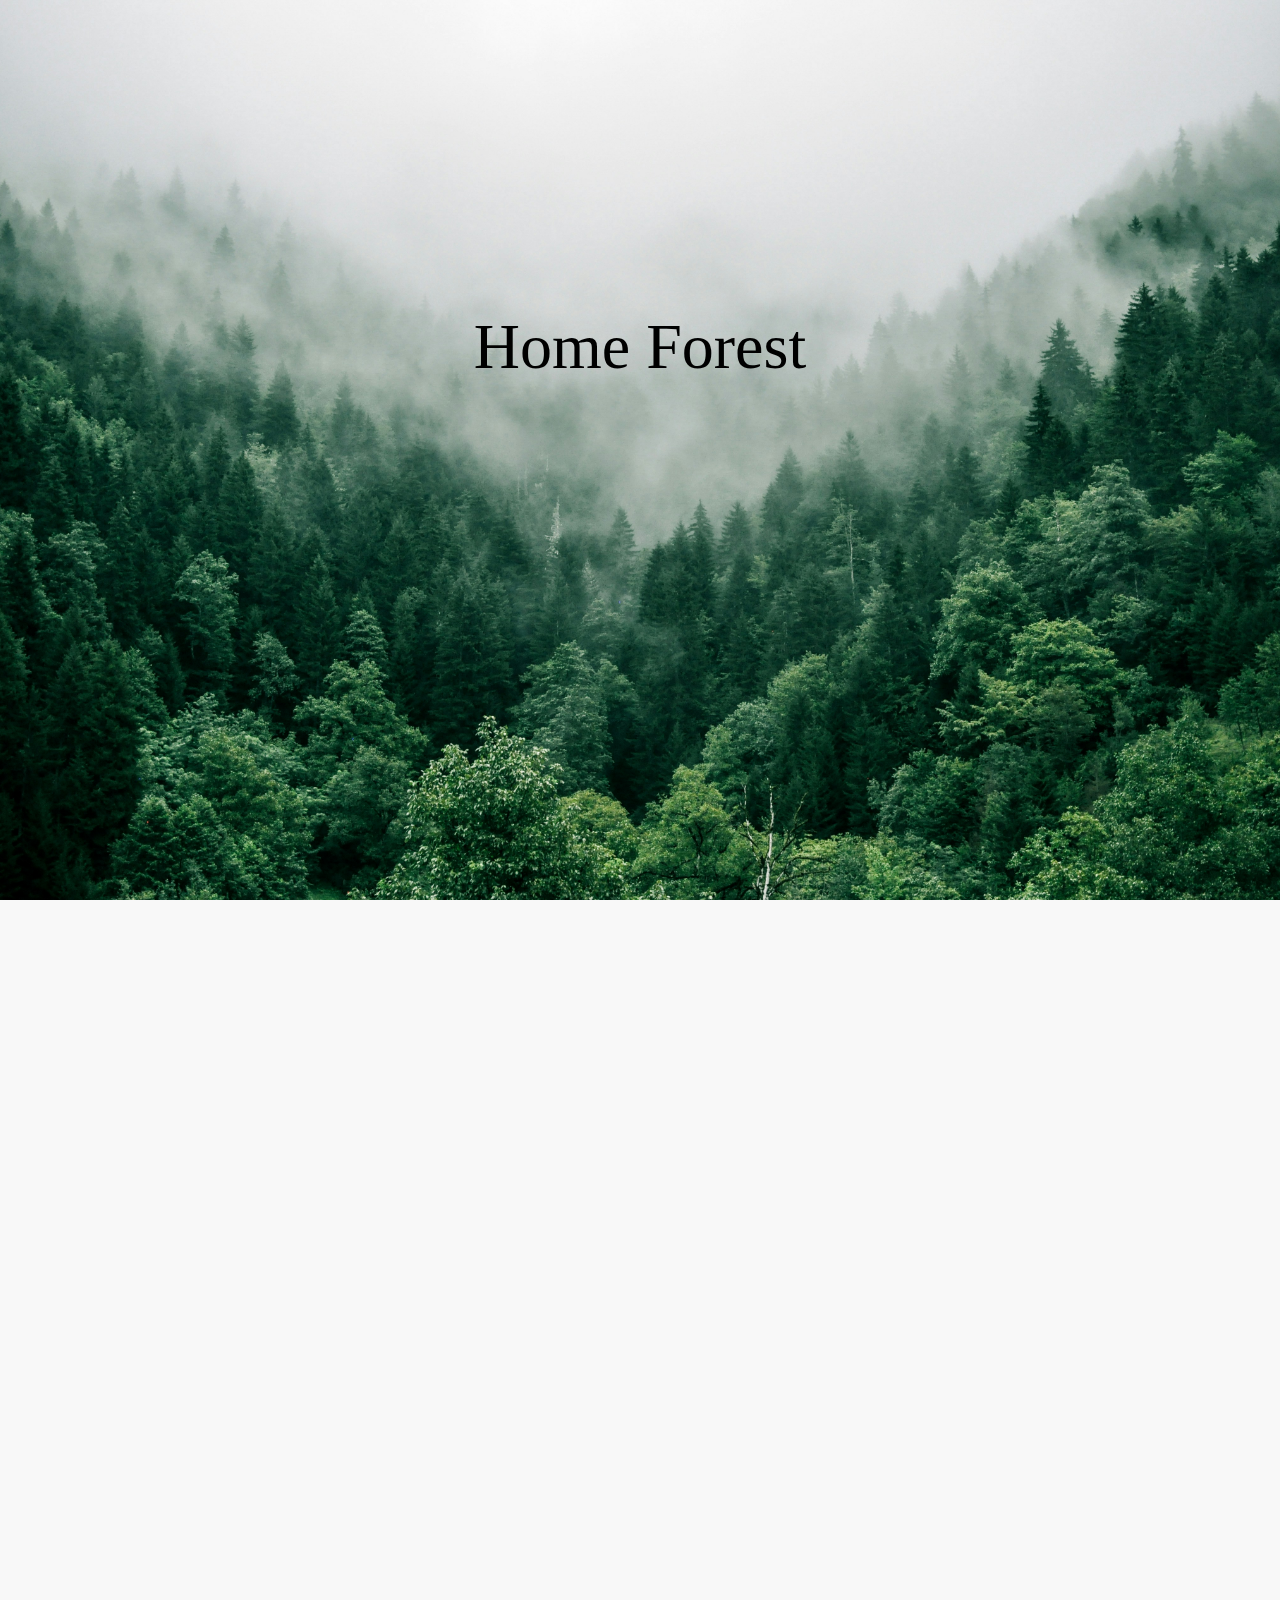
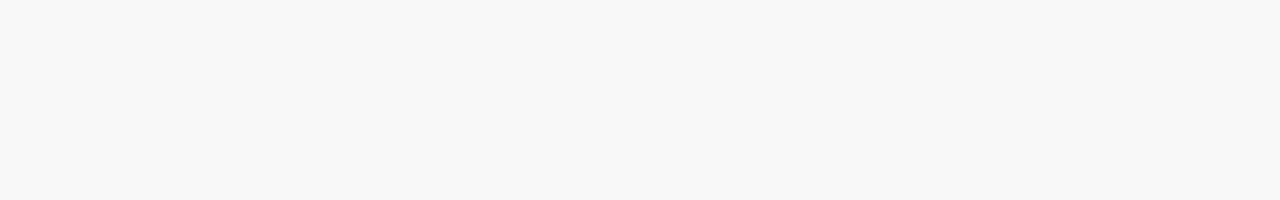
==== EX04-PersonalProject/index.html @ 6f52ae6d "push" ====
<!DOCTYPE html>
<html lang="en">
    <head>
        <meta charset="UTF-8">
        <meta name="viewport" content="width=device-width, initial-scale=1.0">
        <title>Home Forest</title>
        <link rel="stylesheet" href="./css/base.css">
        <link
            rel="stylesheet"
            href="https://cdn.jsdelivr.net/npm/bootstrap-icons@1.11.3/font/bootstrap-icons.min.css">
        <link rel="stylesheet" href="./css/style.css">
    </head>
    <body>
        <header>
            <!-- header -->
            <div class="container">
                <div class="header-box">
                    <div class="company-name">Home Forest</div>
                    <div class="logo">
                        <img src="./assets/home_forest_v03.svg" alt="">
                    </div>
                    <div class="header-nav-icon">
                        <div class="burger-icon">
                            <i class="bi bi-list" id="openMenu"></i>
                        </div>
                    </div>
                    <!-- Nav desktop -->
                    <div class="desktop-nav">
                        <ul class="main-nav">
                            <li class="nav-link">
                                <a href="#about">Home</a>
                            </li>
                            <li class="nav-link">
                                <a href="#speakers">About</a>
                            </li>
                            <li class="nav-link">
                                <a href="#buy">Cart</a>
                            </li>
                        </ul>
                    </div>
                    <!-- Nav mobile -->
                    <div class="mobile-nav">
                        <div class="mobile-nav-box">
                            <i class="bi bi-x-lg" id="closeMenu"></i>
                            <ul class="main-nav">
                                <li class="nav-link">
                                    <a href="#about">Home</a>
                                </li>
                                <li class="nav-link">
                                    <a href="#speakers">About</a>
                                </li>
                                <li class="nav-link">
                                    <a href="#buy">Cart</a>
                                </li>
                            </ul>
                        </div>
                    </div>
                </div>
            </div>
        </header>
        <main>
            <!-- hero -->
            <section id="hero">
                <div class="hero-titles">
                    <h1 class="main-title">Home Forest</h1>
                    <h3 class="undertitle">Let your house be your piece of nature</h3>
                </div>
                <div class="down-arrow">
                        <svg width="100%" height="100%" viewBox="0 0 16 6" fill="none" xmlns="http://www.w3.org/2000/svg">
                            <path d="M1 1L8 4.5L15 1" stroke="#ffffff" stroke-linecap="round"/>
                            </svg>
                    
                </div>
            </section>
            <section class="content-area bg-white">
                <!-- presentation area -->
                <div id="information-area">
                    <div class="container">
                        <div class="info-content">
                            <div class="img-slider">
                                <img src="" alt="">
                            </div>
                            <div class="info-text">

                            </div>
                        </div>
                    </div>
                </div>
            </section>
        </main>

        <script src="./js/script.js"></script>
        <script src="./js/menu.js"></script>
    </body>
</html>
---- EX04-PersonalProject/css/base.css ----
html, body, div, span, applet, object, iframe,
h1, h2, h3, h4, h5, h6, p, blockquote, pre,
a, abbr, acronym, address, big, cite, code,
del, dfn, em, img, ins, kbd, q, s, samp,
small, strike, strong, sub, sup, tt, var,
b, u, i, center,
dl, dt, dd, ol, ul, li,
fieldset, form, label, legend,
table, caption, tbody, tfoot, thead, tr, th, td,
article, aside, canvas, details, embed,
figure, figcaption, footer, header, hgroup,
menu, nav, output, ruby, section, summary,
time, mark, audio, video {
  margin: 0;
  padding: 0;
  border: 0;
  font-size: 100%;
  font: inherit;
  vertical-align: baseline;
}

article, aside, details, figcaption, figure,
footer, header, hgroup, menu, nav, section {
  display: block;
}
body {
  line-height: 1;
}
ol, ul {
  list-style: none;
}
blockquote, q {
  quotes: none;
}
blockquote:before, blockquote:after,
q:before, q:after {
  content: '';
  content: none;
}
table {
  border-collapse: collapse;
  border-spacing: 0;
}

img, iframe {
  vertical-align: bottom;
  max-width: 100%;
}

input, textarea, select {
  font: inherit;
}

* {
  -webkit-box-sizing: border-box;
  -moz-box-sizing: border-box;
  box-sizing: border-box;
  -webkit-font-smoothing: antialiased;
  text-rendering: optimizeLegibility;
}
---- EX04-PersonalProject/css/style.css ----
/* -------------------------------------------------------------------------- */
/*                                   general                                  */
/* -------------------------------------------------------------------------- */

body {
    background-color: #727272;
}

img {
    display: block;
    width: 100%;
}

a {
    text-decoration: none;
    color: #000;
}

.container {
    width: 85%;
    margin: 0 auto;
}

.bg-white{
    background-color: #f8f8f8;
}

/* -------------------------------------------------------------------------- */
/*                                   header                                   */
/* -------------------------------------------------------------------------- */

header {
    width: 100%;
    height: 10vh;
    position: fixed;
    z-index: 2;
    transition: 0.5s;
}

:root {
    --opacity-header-box: 0.5;
}

.header-box {
    display: flex;
    justify-content: space-between;
    align-items: center;
    font-size: 1.3rem;
    height: 10vh;
    padding: 0.6rem 0;
    color: #242424;
    opacity: 0;
    transition: 1.5s;
    transition: 0.6s;
}

.company-name {
    font-size: 2rem;
}

.logo {
    width: 3.5rem;
    height: 100%;
    opacity: 0;
    transition: 0.4s;
}

.header-nav-icon,
.mobile-nav {
    display: none;
}

.desktop-nav .main-nav {
    display: flex;
}

.desktop-nav .main-nav a {
    color: #242424;
    margin-left: 0.8rem;
}

.desktop-nav .main-nav a:hover {
    border-bottom: 1px solid #000;
}

/* -------------------------------------------------------------------------- */
/*                                    hero                                    */
/* -------------------------------------------------------------------------- */

#hero {
    background-image: url("../assets/marita-kavelashvili-ugnrXk1129g-unsplash.jpg");
    background-position: center;
    background-size: cover;
    background-repeat: no-repeat;
    height: 100vh;
    transition: 1s;
}

.hero-titles {
    width: 80%;
    text-align: center;
    font-size: 4rem;
    position: absolute;
    top: 35%;
    left: 50%;
    transform: translateX(-50%);
}

.main-title {
    margin-bottom: 1.5rem;
    opacity: 0;
    transition: 1.5s;
}

.undertitle {
    font-size: 2.3rem;
    opacity: 0;
    transition: 1.5s;
}

.down-arrow {
    width: 10rem;
    position: absolute;
    bottom: 5%;
    left: 50%;
    transform: translateX(-50%);
    opacity: 0;
    transition: 1.5s;
    cursor: pointer;
}

.down-arrow:hover {
    transform: translateX(-50%) scale(1.15);
    opacity: 0.4;
}

/* -------------------------------------------------------------------------- */
/*                                  info area                                 */
/* -------------------------------------------------------------------------- */

#information-area{
    height: 100vh;
    padding-top: 10vh;
}
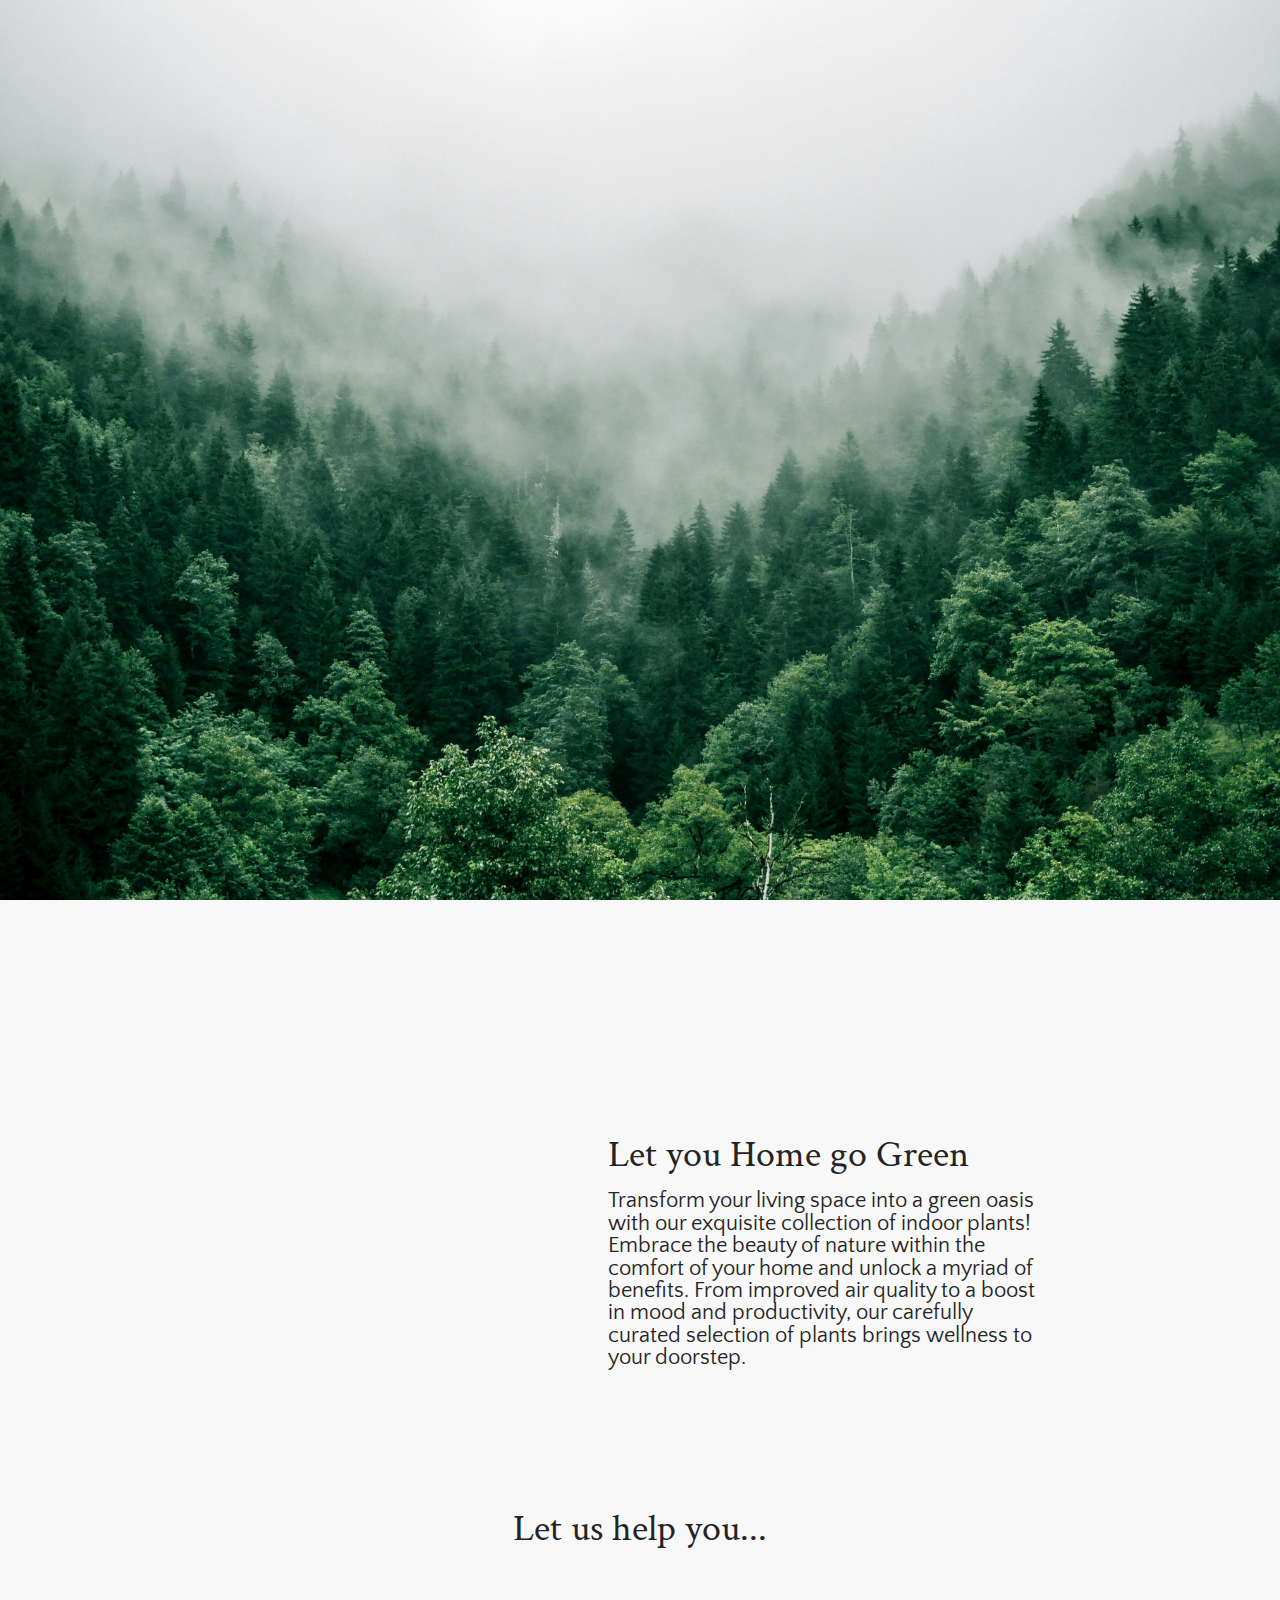
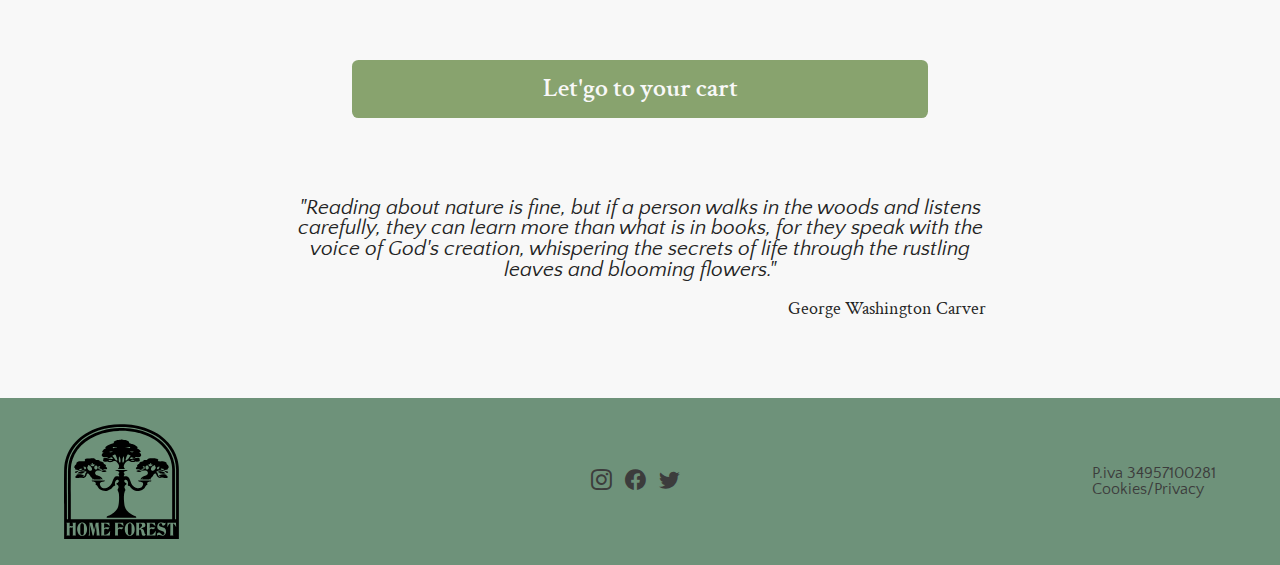
==== commit 33cd4328: "new pages" ====
--- a/EX04-PersonalProject/index.html
+++ b/EX04-PersonalProject/index.html
@@ -5,21 +5,35 @@
         <meta name="viewport" content="width=device-width, initial-scale=1.0">
         <title>Home Forest</title>
         <link rel="stylesheet" href="./css/base.css">
+        <link rel="preconnect" href="https://fonts.googleapis.com">
+        <link rel="preconnect" href="https://fonts.googleapis.com">
+        <link
+            rel="preconnect"
+            href="https://fonts.gstatic.com"
+            crossorigin="crossorigin">
+        <link
+            href="https://fonts.googleapis.com/css2?family=Crimson+Text:ital,wght@0,400;0,600;0,700;1,400;1,600;1,700&family=Quattrocento+Sans:ital,wght@0,400;0,700;1,400;1,700&display=swap"
+            rel="stylesheet">
         <link
             rel="stylesheet"
             href="https://cdn.jsdelivr.net/npm/bootstrap-icons@1.11.3/font/bootstrap-icons.min.css">
-        <link rel="stylesheet" href="./css/style.css">
+        <link rel="stylesheet" href="./css/home_style.css">
     </head>
     <body>
-        <header>
+        <header id="header">
             <!-- header -->
             <div class="container">
                 <div class="header-box">
-                    <div class="company-name">Home Forest</div>
+                    <div class="company-name">HOME FOREST</div>
                     <div class="logo">
                         <img src="./assets/home_forest_v03.svg" alt="">
                     </div>
                     <div class="header-nav-icon">
+                        <div class="cart-icon" id="cartDesk">
+                            <i class="bi bi-cart" id="myCart"></i>
+                            <div class="circle-tag">
+                                <span class="content-counter"></span></div>
+                        </div>
                         <div class="burger-icon">
                             <i class="bi bi-list" id="openMenu"></i>
                         </div>
@@ -28,13 +42,15 @@
                     <div class="desktop-nav">
                         <ul class="main-nav">
                             <li class="nav-link">
-                                <a href="#about">Home</a>
+                                <a class="active" href="#">Home</a>
                             </li>
                             <li class="nav-link">
-                                <a href="#speakers">About</a>
+                                <a href="./about.html">About</a>
                             </li>
-                            <li class="nav-link">
-                                <a href="#buy">Cart</a>
+                            <li class="nav-link" id="cartDesk">
+                                <a href="./cart.html">Cart</a>
+                                <div class="circle-tag">
+                                    <span class="content-counter"></span></div>
                             </li>
                         </ul>
                     </div>
@@ -44,13 +60,15 @@
                             <i class="bi bi-x-lg" id="closeMenu"></i>
                             <ul class="main-nav">
                                 <li class="nav-link">
-                                    <a href="#about">Home</a>
+                                    <a class="active" href="#">Home</a>
                                 </li>
                                 <li class="nav-link">
-                                    <a href="#speakers">About</a>
+                                    <a href="./about.html">About</a>
                                 </li>
-                                <li class="nav-link">
-                                    <a href="#buy">Cart</a>
+                                <li class="nav-link" id="cartDesk">
+                                    <a href="./cart.html">Cart</a>
+                                    <div class="circle-tag">
+                                        <span class="content-counter"></span></div>
                                 </li>
                             </ul>
                         </div>
@@ -62,14 +80,19 @@
             <!-- hero -->
             <section id="hero">
                 <div class="hero-titles">
-                    <h1 class="main-title">Home Forest</h1>
-                    <h3 class="undertitle">Let your house be your piece of nature</h3>
+                    <h1 class="main-title">HOME FOREST</h1>
+                    <h3 class="undertitle">Let your home be your piece of nature</h3>
                 </div>
                 <div class="down-arrow">
-                        <svg width="100%" height="100%" viewBox="0 0 16 6" fill="none" xmlns="http://www.w3.org/2000/svg">
-                            <path d="M1 1L8 4.5L15 1" stroke="#ffffff" stroke-linecap="round"/>
-                            </svg>
-                    
+                    <svg
+                        width="100%"
+                        height="100%"
+                        viewbox="0 0 16 6"
+                        fill="none"
+                        xmlns="http://www.w3.org/2000/svg">
+                        <path d="M1 1L8 4.5L15 1" stroke="#ffffff" stroke-linecap="round"/>
+                    </svg>
+
                 </div>
             </section>
             <section class="content-area bg-white">
@@ -78,18 +101,65 @@
                     <div class="container">
                         <div class="info-content">
                             <div class="img-slider">
-                                <img src="" alt="">
+                                <img class="slider-piece" src="" alt="">
                             </div>
                             <div class="info-text">
-
+                                <h1 class="info-title">Let you Home go Green</h1>
+                                <p class="info-description">Transform your living space into a green oasis with
+                                    our exquisite collection of indoor plants! Embrace the beauty of nature within
+                                    the comfort of your home and unlock a myriad of benefits. From improved air
+                                    quality to a boost in mood and productivity, our carefully curated selection of
+                                    plants brings wellness to your doorstep.</p>
                             </div>
                         </div>
                     </div>
                 </div>
+                <!-- gallery shop area -->
+                <div class="products-gallery">
+                    <div class="container">
+                        <div class="gallery-title">Let us help you...</div>
+                        <div class="plant-gallery">
+                        <!-- card generate -->
+                        </div>
+                    </div>
+                </div>
+                <!-- cta cart button area -->
+                <div class="cta-main-button">
+                    <div class="button-to-cart">
+                        Let'go to your cart
+                    </div>
+                </div>
+                <div class="quote-area">
+                    <div class="container">
+                        <blockquote>"Reading about nature is fine, but if a person walks in the woods
+                            and listens carefully, they can learn more than what is in books, for they speak
+                            with the voice of God's creation, whispering the secrets of life through the
+                            rustling leaves and blooming flowers."</blockquote>
+                        <p class="author">George Washington Carver</p>
+                    </div>
+                </div>
             </section>
         </main>
-
-        <script src="./js/script.js"></script>
+        <footer>
+            <div class="container">
+                <div class="footer-box">
+                    <div class="footer-img">
+                        <img src="./assets/home_forest_v03.svg" alt="">
+                    </div>
+                    <div class="social">
+                        <i class="bi bi-instagram"></i>
+                        <i class="bi bi-facebook"></i>
+                        <i class="bi bi-twitter"></i>
+                    </div>
+                    <div class="legal">
+                        <p class="iva">P.iva 34957100281</p>
+                        <p class="cookies">Cookies/Privacy</p>
+                    </div>
+                </div>
+            </div>
+        </footer>
+        <script src="./js/header&hero.js"></script>
         <script src="./js/menu.js"></script>
+        <script src="./js/dinamicsPlants.js"></script>
     </body>
 </html>--- a/EX04-PersonalProject/css/home_style.css
+++ b/EX04-PersonalProject/css/home_style.css
@@ -0,0 +1,643 @@
+/* -------------------------------------------------------------------------- */
+/*                                   general                                  */
+/* -------------------------------------------------------------------------- */
+@font-face {
+    font-family: 'Klarissa Regular';
+    src: url("../assets/klarissa.regular.ttf") format('ttf');
+}
+
+body {
+    background-color: #f8f8f8;
+    color: #242424;
+    font-family: "Quattrocento Sans", sans-serif;
+}
+
+img {
+    display: block;
+    width: 100%;
+}
+
+a {
+    text-decoration: none;
+    color: #242424;
+}
+
+.container {
+    width: 85%;
+    margin: 0 auto;
+}
+
+.bg-white {
+    background-color: #f8f8f8;
+}
+
+/* -------------------------------------------------------------------------- */
+/*                                   header                                   */
+/* -------------------------------------------------------------------------- */
+
+#header {
+    width: 100%;
+    position: fixed;
+    z-index: 2;
+    transition: 0.5s;
+    background-color: transparent;
+}
+
+.header-box {
+    display: flex;
+    justify-content: space-between;
+    align-items: center;
+    font-size: 1.3rem;
+    height: 10vh;
+    padding: 0.6rem 0;
+    opacity: 0;
+    transition: 1.5s;
+    transition: 0.6s;
+    position: relative;
+}
+
+.company-name {
+    font-size: 2rem;
+    display: none;
+    font-family: 'Klarissa Regular';
+    letter-spacing: -0.1rem;
+}
+
+.logo {
+    width: 3rem;
+    height: 100%;
+    opacity: 0;
+    transition: 0.4s;
+}
+
+.header-nav-icon {
+    display: flex;
+    align-items: center;
+    gap: 1rem;
+}
+
+.mobile-nav .main-nav a {
+    margin-left: 0.8rem;
+    text-align: center;
+    font-family: "Crimson Text", serif;
+}
+
+.mobile-nav .main-nav a:hover {
+    border-bottom: 1px solid #000;
+}
+
+.burger-icon i {
+    font-size: 2rem;
+    cursor: pointer;
+}
+
+.cart-icon i {
+    font-size: 1.4rem;
+    color: #424242;
+    cursor: pointer;
+    margin-bottom: 0.8rem;
+}
+
+/* -------------------------------------------------------------------------- */
+/*                              side menu mobile                              */
+/* -------------------------------------------------------------------------- */
+
+.mobile-nav {
+    width: 60%;
+    height: 100vh;
+    background-color: #7b9464;
+    position: fixed;
+    top: 0;
+    right: -60%;
+    display: flex;
+    flex-direction: column;
+    align-items: center;
+    justify-content: center;
+    z-index: 4;
+    transition: 1s ease-out;
+}
+
+.mobile-nav .main-nav {
+    list-style: none;
+    text-align: right;
+    font-size: 2rem;
+}
+
+.mobile-nav .main-nav li {
+    margin: 1.2rem 0;
+}
+
+.mobile-nav i {
+    position: absolute;
+    top: 4%;
+    right: 8%;
+    font-size: 2rem;
+    cursor: pointer;
+}
+
+/* -------------------------------------------------------------------------- */
+/*                                  cart tag                                  */
+/* -------------------------------------------------------------------------- */
+
+#cartDesk {
+    position: relative;
+}
+
+.circle-tag {
+    width: 1rem;
+    height: 1rem;
+    border-radius: 50%;
+    background-color: #d08b61;
+    position: absolute;
+    top: -20%;
+    left: 75%;
+    opacity: 0.8;
+    display: flex;
+    justify-content: center;
+    align-items: center;
+    visibility: hidden;
+    color: #f8f8f8;
+    font-size: 0.7rem;
+}
+
+.mobile-nav .circle-tag {
+    top: 5%;
+    left: 90%;
+}
+
+.active{
+    border-bottom: 1px solid #000;
+}
+
+/* -------------------------------------------------------------------------- */
+/*                                desktop menu                                */
+/* -------------------------------------------------------------------------- */
+
+.desktop-nav {
+    display: none;
+}
+
+/* -------------------------------------------------------------------------- */
+/*                                    hero                                    */
+/* -------------------------------------------------------------------------- */
+
+#hero {
+    background-image: url("../assets/marita-kavelashvili-ugnrXk1129g-unsplash.jpg");
+    background-position: center;
+    background-size: cover;
+    background-repeat: no-repeat;
+    height: 100vh;
+    transition: 1s;
+}
+
+.hero-titles {
+    width: 80%;
+    text-align: center;
+    font-size: 3rem;
+    position: absolute;
+    top: 40%;
+    left: 50%;
+    transform: translateX(-50%);
+}
+
+.main-title {
+    margin-bottom: 0.6rem;
+    opacity: 0;
+    transition: 1.5s;
+    font-family: 'Klarissa Regular';
+    letter-spacing: -0.1rem;
+}
+
+.undertitle {
+    font-size: 1.8rem;
+    opacity: 0;
+    transition: 1.5s;
+    font-family: "Crimson Text", serif;
+}
+
+.down-arrow {
+    width: 10rem;
+    position: absolute;
+    bottom: 5%;
+    left: 50%;
+    transform: translateX(-50%);
+    opacity: 0;
+    transition: 1.5s;
+    cursor: pointer;
+}
+
+.down-arrow:hover {
+    transform: translateX(-50%) scale(1.15);
+    opacity: 0.4;
+}
+
+/* -------------------------------------------------------------------------- */
+/*                                  info area                                 */
+/* -------------------------------------------------------------------------- */
+
+#information-area {
+    padding-top: 10vh;
+    padding-bottom: 10vh;
+}
+
+.info-content {
+    display: flex;
+    flex-direction: column;
+    justify-content: center;
+    align-items: center;
+    gap: 3rem;
+    margin-top: 3rem;
+}
+
+.img-slider,
+.info-text {
+    width: 90%;
+}
+
+.slider-piece {
+    transition: 0.5s;
+}
+
+.info-title {
+    font-size: 1.8rem;
+    font-weight: 500;
+    margin-bottom: 1rem;
+    font-family: "Crimson Text", serif;
+}
+
+.info-description {
+    font-size: 1.1rem;
+    font-family: "Quattrocento Sans", sans-serif;
+}
+
+/* -------------------------------------------------------------------------- */
+/*                                gallery area                                */
+/* -------------------------------------------------------------------------- */
+
+.products-gallery {
+    padding: 2rem 0 0;
+}
+
+.gallery-title {
+    text-align: center;
+    font-family: "Crimson Text", serif;
+    font-size: 2.4rem;
+    margin-bottom: 3rem;
+}
+
+.plant-gallery {
+    padding-bottom: 1rem;
+}
+
+.plant-card {
+    margin: 0 auto 2rem;
+    padding: 8%;
+    border: 1px solid #7272721c;
+    border-radius: 2rem;
+}
+
+.plant-card-inner {
+    display: flex;
+    align-items: center;
+    gap: 0.8rem;
+    margin-bottom: 1rem;
+}
+
+.plant-img-box {
+    width: calc((60% - 0.8rem) + (0.8rem / 2));
+}
+
+.plant-text-box {
+    width: calc((40% - 0.8rem) + (0.8rem / 2));
+    display: flex;
+    flex-direction: column;
+    gap: 1rem;
+}
+
+.plant-img {
+    border-radius: 0.5rem 0 0 0.5rem;
+}
+
+.p-name {
+    font-family: "Crimson Text", serif;
+    font-size: 1.2rem;
+    font-weight: 600;
+}
+
+.p-family {
+    font-size: 1.1rem;
+    font-weight: 500;
+    color: #727272;
+}
+
+.p-price {
+    font-size: 1.1rem;
+    font-weight: 500;
+}
+
+.p-descr {
+    font-weight: 500;
+    font-size: 1.1rem;
+    margin-bottom: 1rem;
+    padding: 0 5%;
+}
+
+.p-button-div {
+    display: flex;
+    align-items: center;
+    justify-content: space-around;
+}
+
+.p-cta {
+    padding: 0.4rem 0.8rem;
+    border-radius: 0.4rem;
+    color: #f8f8f8;
+    cursor: pointer;
+}
+
+.p-alert {
+    font-size: 0.85rem;
+    color: #6a8057;
+    visibility: hidden;
+}
+
+.add {
+    background-color: #88a36e;
+}
+
+.add:hover {
+    background-color: #9dbb82;
+}
+
+.add:active {
+    background-color: #6a8057;
+}
+
+.remove {
+    background-color: #d08b61;
+}
+
+.remove:hover {
+    background-color: #d8966c;
+}
+
+.remove:active {
+    background-color: #ae7857;
+}
+
+/* -------------------------------------------------------------------------- */
+/*                            cta cart button area                            */
+/* -------------------------------------------------------------------------- */
+
+.cta-main-button {
+    width: 60%;
+    margin: 0 auto;
+    text-align: center;
+    padding: 1rem 0;
+    border-radius: 0.4rem;
+    color: #f8f8f8;
+    font-size: 1.6rem;
+    font-weight: 600;
+    cursor: pointer;
+    background-color: #88a36e;
+    font-family: "Crimson Text", serif;
+}
+
+.cta-main-button:hover {
+    background-color: #9dbb82;
+}
+
+.cta-main-button:active {
+    background-color: #6a8057;
+}
+
+/* -------------------------------------------------------------------------- */
+/*                                 quote area                                 */
+/* -------------------------------------------------------------------------- */
+
+.quote-area {
+    padding: 4rem 0;
+}
+
+blockquote {
+    width: 90%;
+    margin: 0 auto 0.7rem;
+    text-align: center;
+    font-style: italic;
+}
+
+.author {
+    width: 90%;
+    text-align: right;
+    font-size: 0.9rem;
+    font-weight: 500;
+    font-family: "Crimson Text", serif;
+    margin: 0 auto;
+}
+
+/* -------------------------------------------------------------------------- */
+/*                                   footer                                   */
+/* -------------------------------------------------------------------------- */
+
+footer{
+    background-color: rgb(110, 146, 122);
+    padding: 1rem 0;
+    color: #3c3c3c;
+}
+
+.footer-box{
+    height: 18vh;
+    display: flex;
+    justify-content: center;
+    align-items: center;
+    gap: 1.5rem;
+}
+
+.footer-img{
+    width: 20%;
+}
+
+.utils-link{
+    width: 100%;
+    display: flex;
+    align-items: center;
+    justify-content: space-evenly;
+}
+
+.social{
+    display: flex;
+    gap: 0.8rem;
+    font-size: 1.3rem;
+}
+
+.social i{
+    cursor: pointer;
+}
+
+.social i:hover{
+    color: #1a1919;
+}
+
+/* -------------------------------------------------------------------------- */
+/*                                media query min 600px                              */
+/* -------------------------------------------------------------------------- */
+
+@media screen and (min-width:600px) {
+
+    .container {
+        width: 90%;
+    }
+
+    .header-nav-icon {
+        display: none;
+    }
+
+    .mobile-nav {
+        display: none;
+    }
+
+    .company-name {
+        display: block;
+    }
+
+    .logo {
+        opacity: 0;
+    }
+
+    .desktop-nav {
+        display: block;
+    }
+
+    .desktop-nav .main-nav {
+        display: flex;
+        gap: 1rem;
+    }
+
+    .desktop-nav .main-nav a {
+        color: #242424;
+        font-family: "Crimson Text", serif;
+        font-weight: 600;
+    }
+
+    .desktop-nav .main-nav a:hover {
+        border-bottom: 1px solid #000;
+    }
+
+    /* hero */
+
+    .hero-titles {
+        font-size: 5rem;
+        top: 35%;
+    }
+
+    .main-title {
+        margin-bottom: 0.8rem;
+        opacity: 0;
+        transition: 1.5s;
+        font-family: 'Klarissa Regular';
+        letter-spacing: -0.1rem;
+    }
+
+    .undertitle {
+        font-size: 2.4rem;
+        opacity: 0;
+        transition: 1.5s;
+    }
+
+    #information-area {
+        padding: 12vh 0;
+    }
+
+    .info-content {
+        flex-direction: row;
+        width: 70%;
+        margin: 8rem auto 0;
+    }
+
+    .img-slider {
+        width: calc((43% - 3rem) + (3rem / 2));
+    }
+
+    .info-text {
+        width: calc((57% - 3rem) + (3rem / 2));
+    }
+
+    .info-title {
+        font-size: 2.4rem;
+        margin-bottom: 1rem;
+    }
+
+    .info-description {
+        font-size: 1.4rem;
+    }
+
+    /* gallery */
+
+    .plant-gallery {
+        display: flex;
+        flex-wrap: wrap;
+        gap: 1rem;
+    }
+
+    .products-gallery {
+        padding-bottom: 3rem;
+    }
+
+    .plant-card {
+        width: calc((33.3333% - 1rem) + (1rem / 3));
+        margin: 0;
+        padding: 2%;
+        display: flex;
+        flex-direction: column;
+        justify-content: space-between;
+    }
+
+/* main cta button  */
+
+    .cta-main-button{
+        width: 45%;
+    }
+
+/* quote area  */
+
+    .quote-area{
+        padding: 5rem 0;
+    }
+
+    blockquote{
+        width: 60%;
+        font-size: 1.3rem;
+        margin: 0 auto 1.2rem;
+    }
+
+    .author{
+        width: 60%;
+        font-size: 1.1rem;
+    }
+
+    /* footer */
+  
+    .footer-box{
+        height: 15vh;
+        display: flex;
+        justify-content: space-between;
+        align-items: center;
+    }
+    
+    .footer-img{
+        width: 10%;
+    }
+    
+    .utils-link{
+        width: 100%;
+        display: flex;
+        align-items: center;
+        justify-content: space-evenly;
+    }
+    
+    .social{
+        display: flex;
+        gap: 0.8rem;
+        font-size: 1.3rem;
+    }
+}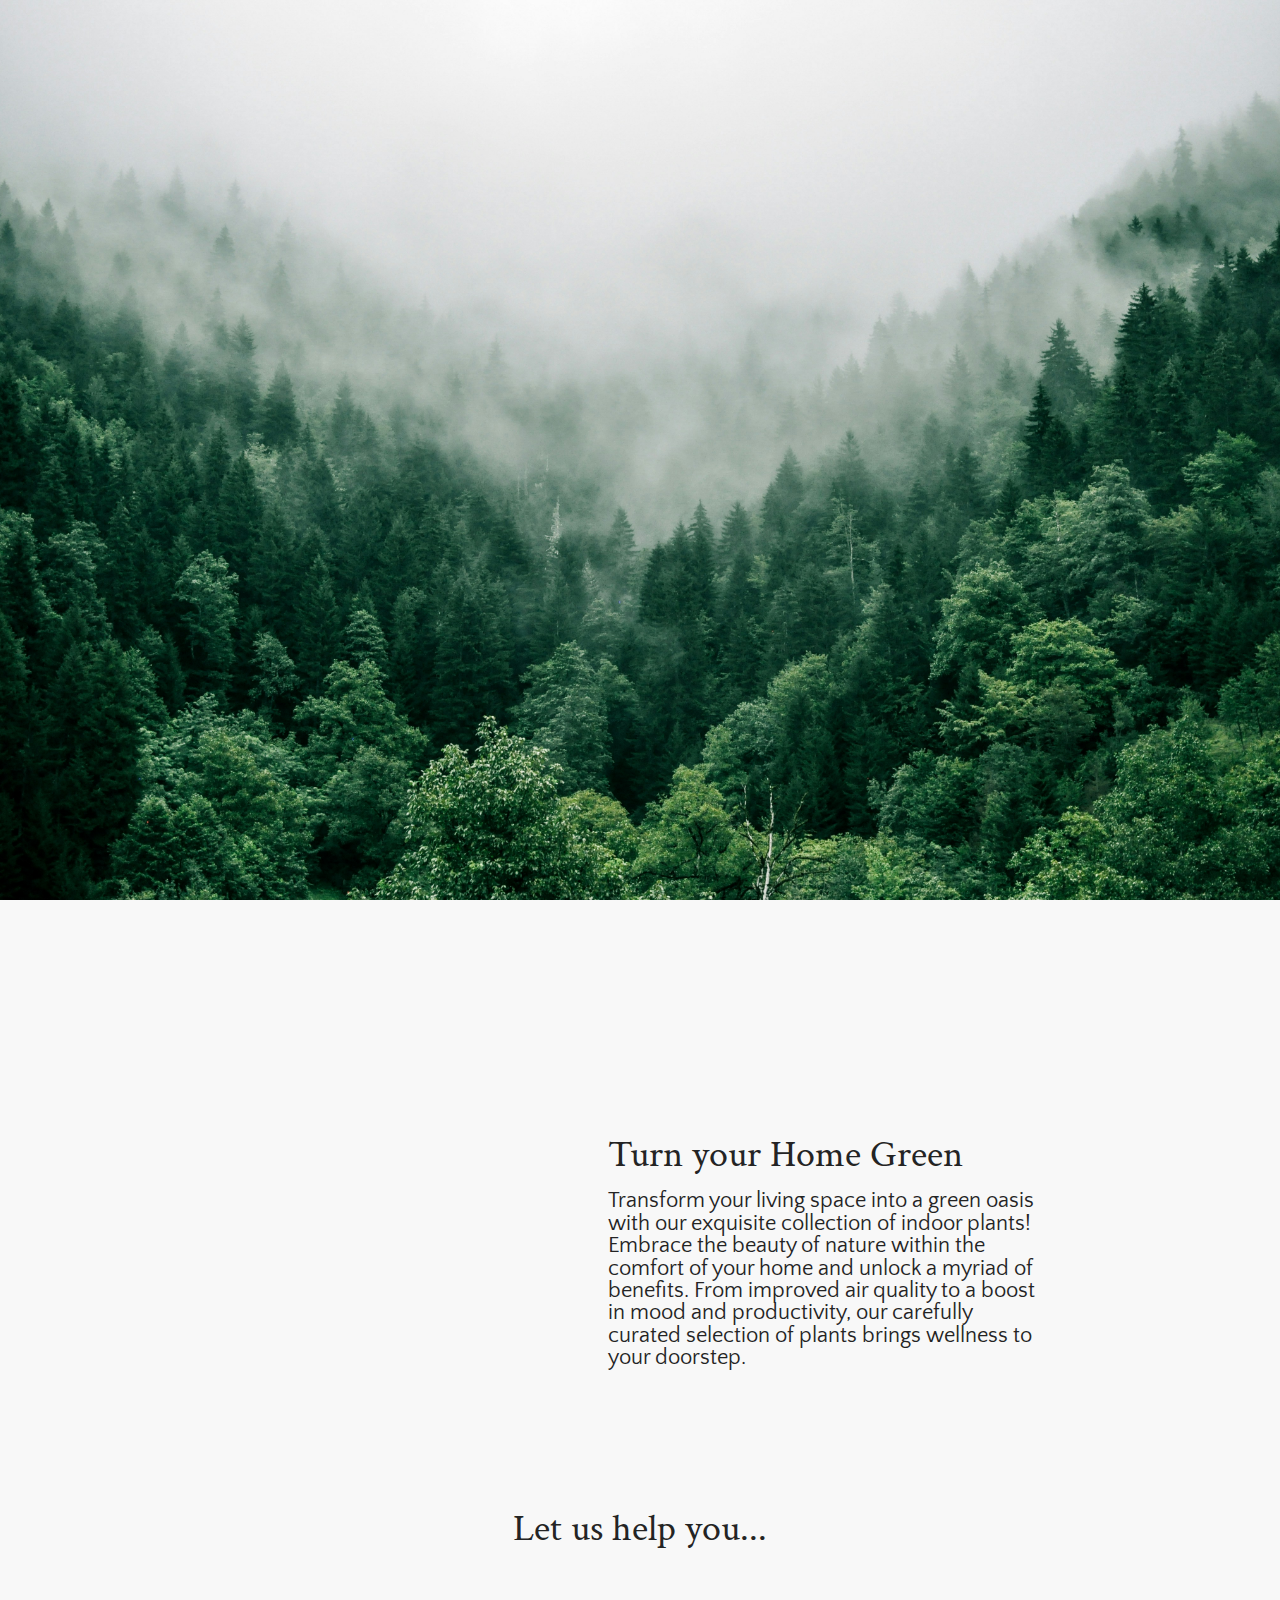
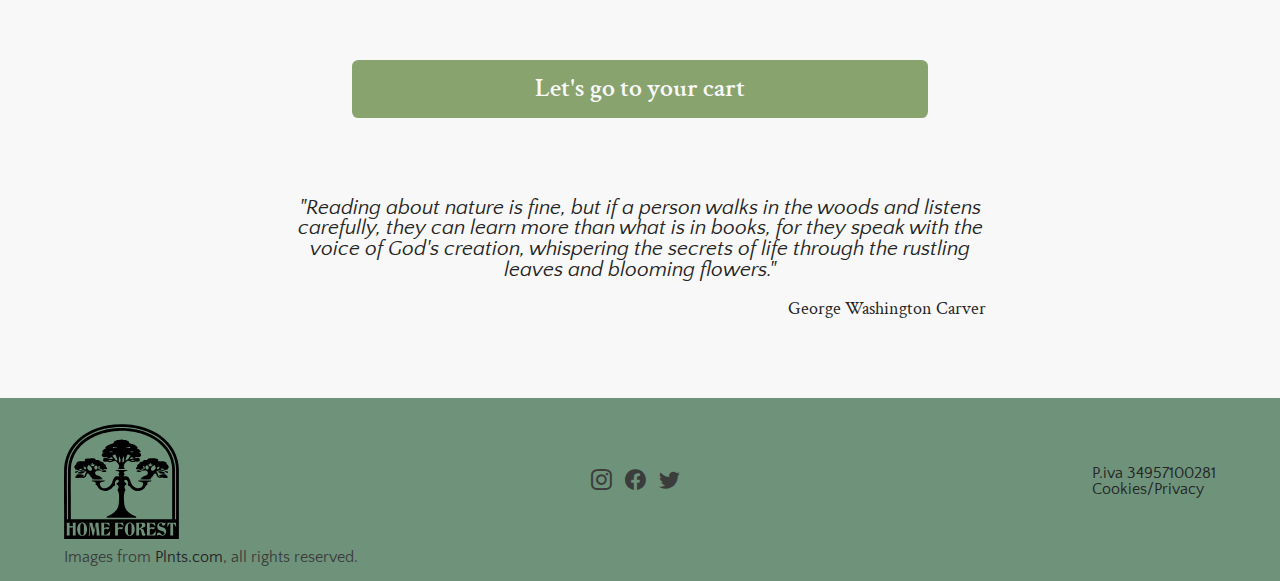
==== commit a80a5905: "cioa" ====
--- a/EX04-PersonalProject/index.html
+++ b/EX04-PersonalProject/index.html
@@ -24,13 +24,13 @@
             <!-- header -->
             <div class="container">
                 <div class="header-box">
-                    <div class="company-name">HOME FOREST</div>
+                    <div class="company-name">HOM FOREST</div>
                     <div class="logo">
                         <img src="./assets/home_forest_v03.svg" alt="">
                     </div>
                     <div class="header-nav-icon">
                         <div class="cart-icon" id="cartDesk">
-                            <i class="bi bi-cart" id="myCart"></i>
+                            <i class="bi bi-cart cart-nav-mobile" id="myCart"></i>
                             <div class="circle-tag">
                                 <span class="content-counter"></span></div>
                         </div>
@@ -47,7 +47,7 @@
                             <li class="nav-link">
                                 <a href="./about.html">About</a>
                             </li>
-                            <li class="nav-link" id="cartDesk">
+                            <li class="nav-link cart-nav-desktop" id="cartDesk">
                                 <a href="./cart.html">Cart</a>
                                 <div class="circle-tag">
                                     <span class="content-counter"></span></div>
@@ -65,7 +65,7 @@
                                 <li class="nav-link">
                                     <a href="./about.html">About</a>
                                 </li>
-                                <li class="nav-link" id="cartDesk">
+                                <li class="nav-link cart-nav-side" id="cartDesk">
                                     <a href="./cart.html">Cart</a>
                                     <div class="circle-tag">
                                         <span class="content-counter"></span></div>
@@ -104,7 +104,7 @@
                                 <img class="slider-piece" src="" alt="">
                             </div>
                             <div class="info-text">
-                                <h1 class="info-title">Let you Home go Green</h1>
+                                <h1 class="info-title">Turn your Home Green</h1>
                                 <p class="info-description">Transform your living space into a green oasis with
                                     our exquisite collection of indoor plants! Embrace the beauty of nature within
                                     the comfort of your home and unlock a myriad of benefits. From improved air
@@ -126,7 +126,7 @@
                 <!-- cta cart button area -->
                 <div class="cta-main-button">
                     <div class="button-to-cart">
-                        Let'go to your cart
+                        Let's go to your cart
                     </div>
                 </div>
                 <div class="quote-area">
@@ -152,10 +152,11 @@
                         <i class="bi bi-twitter"></i>
                     </div>
                     <div class="legal">
-                        <p class="iva">P.iva 34957100281</p>
-                        <p class="cookies">Cookies/Privacy</p>
+                        <p class="iva"><a href="#">P.iva 34957100281</a></p>
+                        <p class="cookies"><a href="#">Cookies/Privacy</a></p>
                     </div>
                 </div>
+                <p class="copy-p">Images from <a href="https://plnts.com">Plnts.com</a>, all rights reserved.</p>
             </div>
         </footer>
         <script src="./js/header&hero.js"></script>
